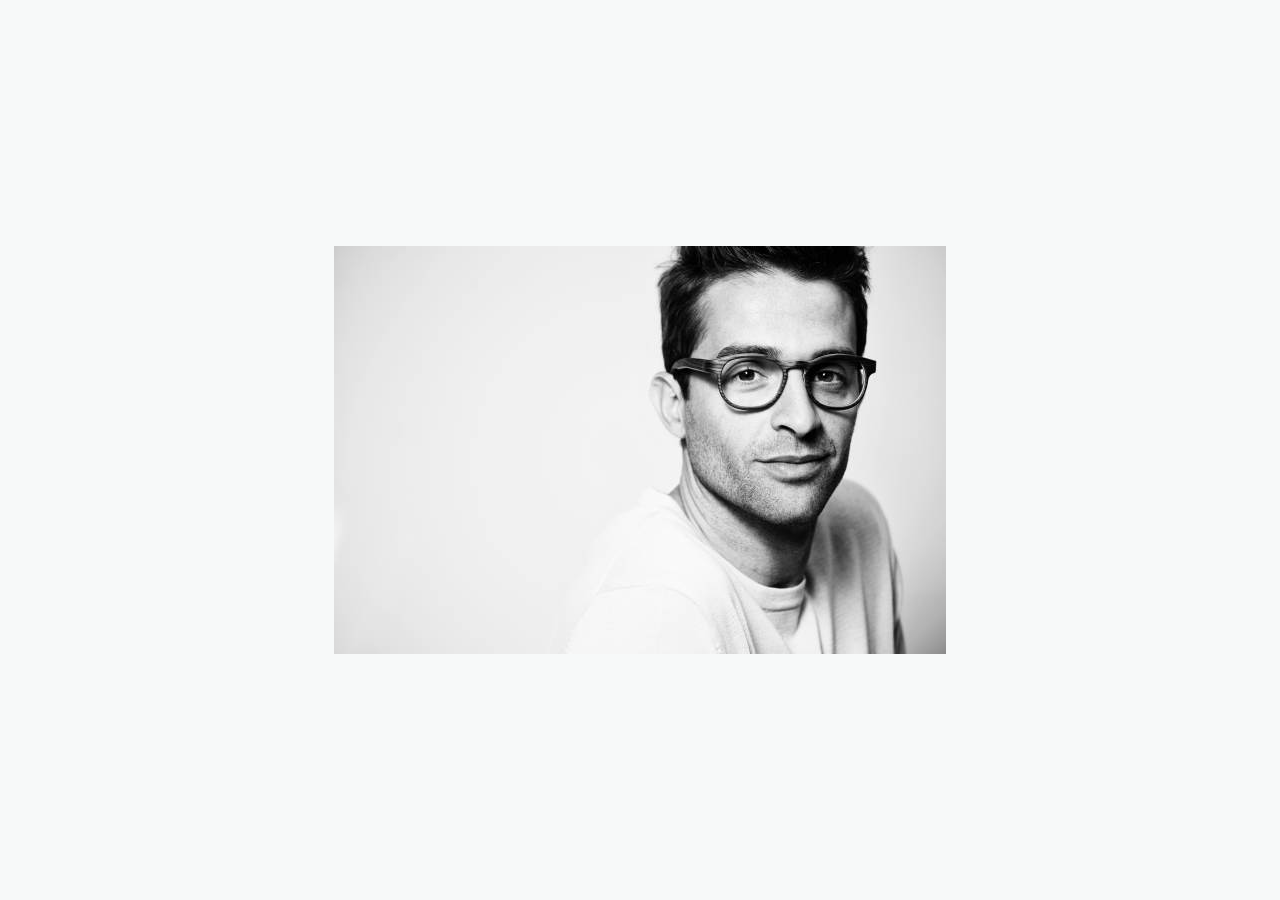
==== index.html @ 2150424f "init" ====
<!DOCTYPE html>
<html lang="en">

<head>
    <meta charset="UTF-8">
    <meta http-equiv="X-UA-Compatible" content="IE=edge">
    <meta name="viewport" content="width=device-width, initial-scale=1.0">
    <title>Document</title>
    <link rel="stylesheet" href="style.css">
    <link href="https://cdn.jsdelivr.net/npm/bootstrap@5.1.3/dist/css/bootstrap.min.css" rel="stylesheet"
        integrity="sha384-1BmE4kWBq78iYhFldvKuhfTAU6auU8tT94WrHftjDbrCEXSU1oBoqyl2QvZ6jIW3" crossorigin="anonymous">
    <script src="https://cdn.jsdelivr.net/npm/bootstrap@5.1.3/dist/js/bootstrap.bundle.min.js"
        integrity="sha384-ka7Sk0Gln4gmtz2MlQnikT1wXgYsOg+OMhuP+IlRH9sENBO0LRn5q+8nbTov4+1p"
        crossorigin="anonymous"></script>
</head>

<body>
    <div id="main-screen">
    </div>
</body>

</html>
---- style.css ----
@import url("http://fonts.cdnfonts.com/css/gotham-pro");
@import url("palette.css");
/* main settings */
body,
html {
  height: 100%;
  background-color: #f7f9f9 !important;
}
a,
h1 {
  font-family: "Gotham Pro", sans-serif;
  text-decoration: none !important;
}
p {
  font-family: Helvetica, sans-serif;
  font-size: 16px;
  font-weight: normal;
}
h2 {
  font-size: 30px !important;
}
a:hover {
  text-decoration: none !important;
  color: white !important;
  transition: 0.7s;
}
li {
  list-style: none;
}
h1,
body,
p,
ul {
  margin: 0px !important;
}
h1 {
  font-size: 40px;
  padding: 30px 0px;
  text-align: center;
}

.button-default {
  cursor: pointer;
  transition: 0.1s;
}
.button-default:hover {
  box-shadow: 0 1px 1px rgba(0, 0, 0, 0.1), 0 1px 1px rgba(0, 0, 0, 0.1) !important;
}

header {
  background-color: white;
  height: 25px;
  box-shadow: #757575 0px 0px 2px 0px;
  position: fixed;
  width: 100%;
  top: 0;
  z-index: 2;
}
.main-title-block {
  margin-top: 22px;
  position: relative;
  z-index: 1;
}
.main-title-block h1 {
  color: white;
}
.title-course {
  color: black;
  font-size: 30px;
  text-align: center;
  padding: 15px 0px;
  font-weight: bold;
}

.wrap-div {
  box-shadow: 0 1px 3px rgba(0, 0, 0, 0.12), 0 1px 2px rgba(0, 0, 0, 0.24);
  transition: all 0.3s cubic-bezier(0.25, 0.8, 0.25, 1);
  padding-bottom: 15px;
  margin-top: 25px;
  background-color: #fff;
}

.button-more {
  display: table;
  margin: 0 auto;
  text-align: center;
  color: white;
  box-shadow: 0 14px 28px rgba(201, 132, 132, 0.2),
    0 10px 10px rgba(0, 0, 0, 0.15);
  padding: 10px 60px;
  font-size: 16px !important;
}
.button-more:hover {
  background-color: #f32323;
}

.detail-course-description-text {
  padding: 0px 15px 15px 15px;
}

/* course detail */

#course-detail {
  padding: 25px 15px;
}

#course-detail p {
  font-size: 17px;
}
.course-landing-text h2 {
  color: #cb4335;
  padding: 20px 0px;
  padding-left: 65px;
  position: relative;
  display: table;
  margin: 0 auto;
}
.course-landing-text h2::before {
  content: "";
  position: absolute;
  left: 0;
  top: 0;
  width: 50px;
  height: 100%;
  background: url("./img/loudspeaker.png") no-repeat center;
  background-size: contain;
}

/* main screen */

#main-screen {
  height: 100%;
  background: url("./img/main.jpg") no-repeat center center fixed;
}

.email {
  box-shadow: 0 4px 18px rgba(0, 0, 0, 0.1), 0 5px 5px rgba(0, 0, 0, 0.1);
  padding-left: 35px !important;
  padding-right: 35px !important;
  padding-top: 20px;
  padding-bottom: 20px;
  margin: 20px 0px;
  border-radius: 5px;
}
.email p {
  font-family: "Gotham Pro", sans-serif;
  color: white;
  font-size: 30px;
}

#email-button {
  border-radius: 5px;
  float: right;
  display: table;
  padding: 7px 20px;
  background-color: #fff;
  color: #0288d1;
  box-shadow: 0 4px 18px rgba(0, 0, 0, 0.1), 0 5px 5px rgba(0, 0, 0, 0.1);
  font-size: 16px !important;
}

/* footer */

footer {
  background-color: #212121;
}
footer ul {
  display: table;
  margin: 0 auto !important;
}
footer li {
  float: left;
  margin: 5px;
}
footer a {
  font-family: Helvetica, sans-serif;
  color: #bdbdbd;
  font-size: 14px;
}
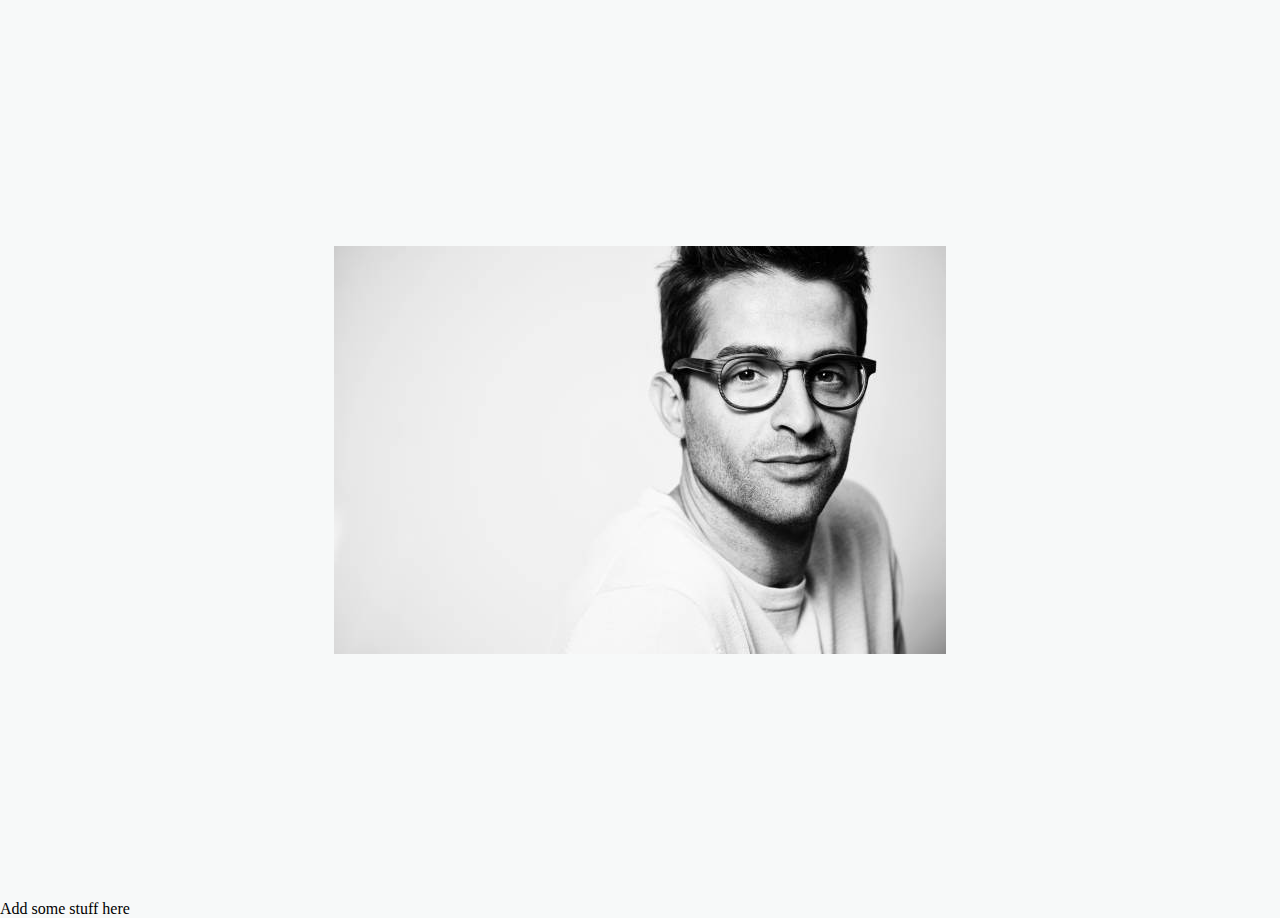
==== commit 2fa628a3: "Testing for demo Fixes #3" ====
--- a/index.html
+++ b/index.html
@@ -1,22 +1,25 @@
 <!DOCTYPE html>
 <html lang="en">
-
-<head>
-    <meta charset="UTF-8">
-    <meta http-equiv="X-UA-Compatible" content="IE=edge">
-    <meta name="viewport" content="width=device-width, initial-scale=1.0">
+  <head>
+    <meta charset="UTF-8" />
+    <meta http-equiv="X-UA-Compatible" content="IE=edge" />
+    <meta name="viewport" content="width=device-width, initial-scale=1.0" />
     <title>Document</title>
-    <link rel="stylesheet" href="style.css">
-    <link href="https://cdn.jsdelivr.net/npm/bootstrap@5.1.3/dist/css/bootstrap.min.css" rel="stylesheet"
-        integrity="sha384-1BmE4kWBq78iYhFldvKuhfTAU6auU8tT94WrHftjDbrCEXSU1oBoqyl2QvZ6jIW3" crossorigin="anonymous">
-    <script src="https://cdn.jsdelivr.net/npm/bootstrap@5.1.3/dist/js/bootstrap.bundle.min.js"
-        integrity="sha384-ka7Sk0Gln4gmtz2MlQnikT1wXgYsOg+OMhuP+IlRH9sENBO0LRn5q+8nbTov4+1p"
-        crossorigin="anonymous"></script>
-</head>
-
-<body>
-    <div id="main-screen">
-    </div>
-</body>
-
-</html>+    <link rel="stylesheet" href="style.css" />
+    <link
+      href="https://cdn.jsdelivr.net/npm/bootstrap@5.1.3/dist/css/bootstrap.min.css"
+      rel="stylesheet"
+      integrity="sha384-1BmE4kWBq78iYhFldvKuhfTAU6auU8tT94WrHftjDbrCEXSU1oBoqyl2QvZ6jIW3"
+      crossorigin="anonymous"
+    />
+    <script
+      src="https://cdn.jsdelivr.net/npm/bootstrap@5.1.3/dist/js/bootstrap.bundle.min.js"
+      integrity="sha384-ka7Sk0Gln4gmtz2MlQnikT1wXgYsOg+OMhuP+IlRH9sENBO0LRn5q+8nbTov4+1p"
+      crossorigin="anonymous"
+    ></script>
+  </head>
+  <body>
+    <div id="main-screen"></div>
+    <div>Add some stuff here</div>
+  </body>
+</html>
